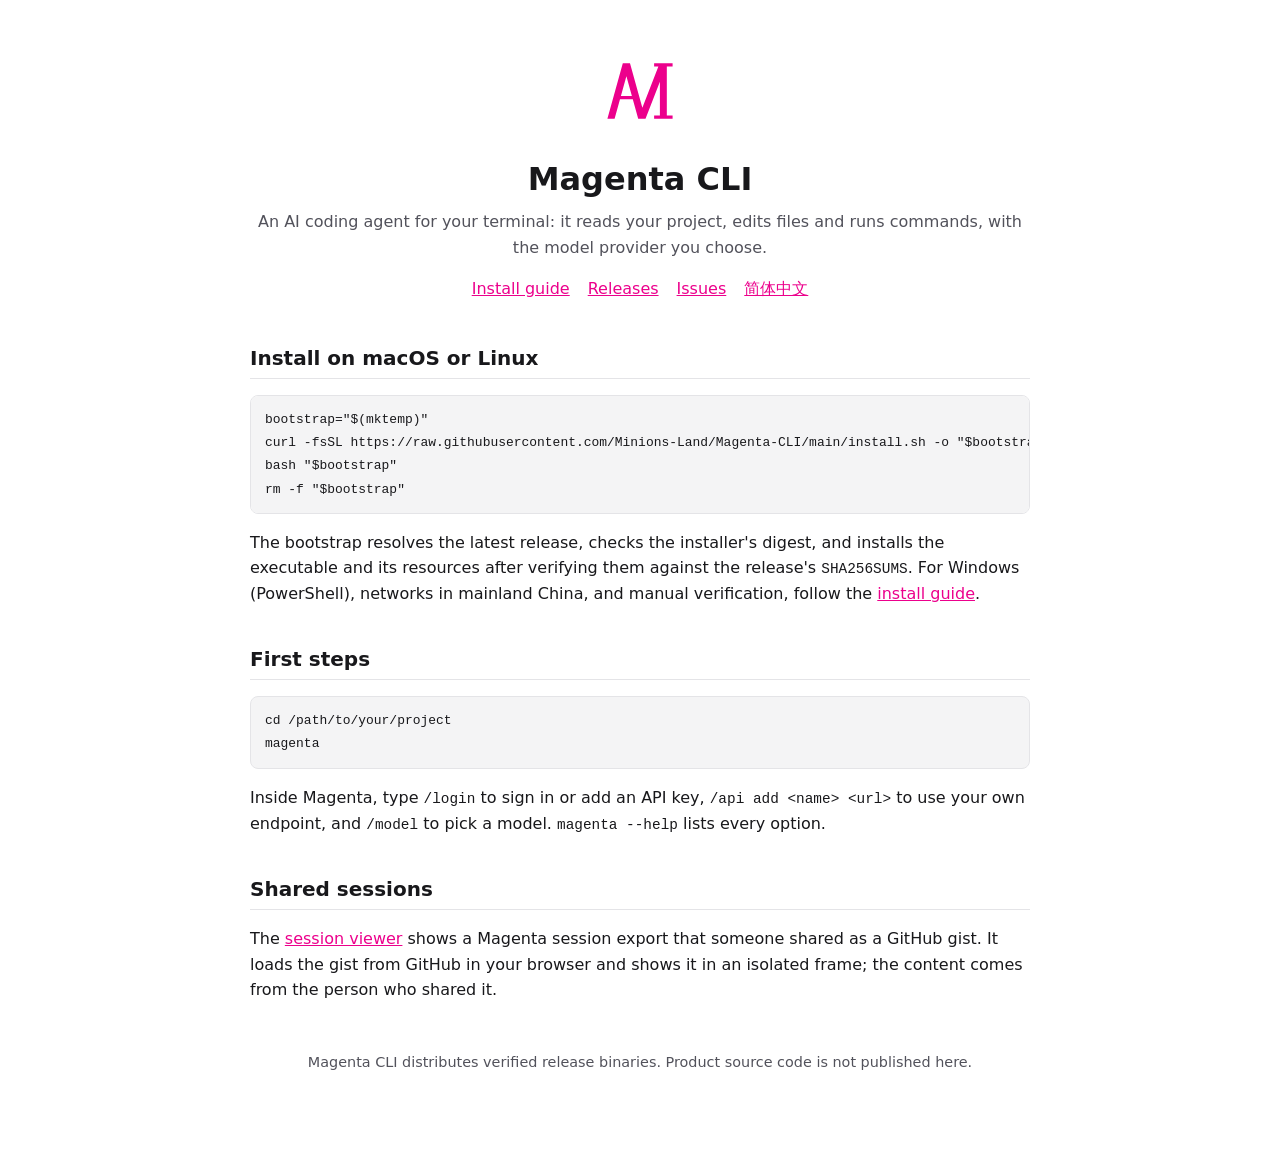
==== docs/index.html @ a0e6e927 "docs: rewrite README (English and Chinese) and add the Pages site with a session viewer - README.md:" ====
<!doctype html>
<html lang="en">
<head>
  <meta charset="utf-8">
  <meta name="viewport" content="width=device-width, initial-scale=1">
  <meta http-equiv="Content-Security-Policy" content="default-src 'none'; style-src 'self'; img-src 'self'; base-uri 'none'; form-action 'none'">
  <meta name="referrer" content="no-referrer">
  <meta name="description" content="Magenta CLI: an AI coding agent for your terminal. Verified standalone binaries for macOS, Linux and Windows.">
  <title>Magenta CLI</title>
  <link rel="icon" type="image/svg+xml" href="assets/magenta-mark-small.svg">
  <link rel="stylesheet" href="assets/site.css">
</head>
<body>
  <div class="page">
    <header class="hero">
      <img class="only-light" src="assets/magenta-mark.svg" alt="Magenta" width="96">
      <img class="only-dark" src="assets/magenta-mark-on-ink.svg" alt="Magenta" width="96">
      <h1>Magenta CLI</h1>
      <p>An AI coding agent for your terminal: it reads your project, edits files and runs commands, with the model provider you choose.</p>
      <nav class="links">
        <a href="https://github.com/Minions-Land/Magenta-CLI#install">Install guide</a>
        <a href="https://github.com/Minions-Land/Magenta-CLI/releases">Releases</a>
        <a href="https://github.com/Minions-Land/Magenta-CLI/issues">Issues</a>
        <a href="https://github.com/Minions-Land/Magenta-CLI/blob/main/README.zh-CN.md">简体中文</a>
      </nav>
    </header>

    <h2>Install on macOS or Linux</h2>
    <pre><code>bootstrap="$(mktemp)"
curl -fsSL https://raw.githubusercontent.com/Minions-Land/Magenta-CLI/main/install.sh -o "$bootstrap"
bash "$bootstrap"
rm -f "$bootstrap"</code></pre>
    <p>The bootstrap resolves the latest release, checks the installer's digest, and installs the executable and its resources after verifying them against the release's <code>SHA256SUMS</code>. For Windows (PowerShell), networks in mainland China, and manual verification, follow the <a href="https://github.com/Minions-Land/Magenta-CLI#install">install guide</a>.</p>

    <h2>First steps</h2>
    <pre><code>cd /path/to/your/project
magenta</code></pre>
    <p>Inside Magenta, type <code>/login</code> to sign in or add an API key, <code>/api add &lt;name&gt; &lt;url&gt;</code> to use your own endpoint, and <code>/model</code> to pick a model. <code>magenta --help</code> lists every option.</p>

    <h2>Shared sessions</h2>
    <p>The <a href="session/">session viewer</a> shows a Magenta session export that someone shared as a GitHub gist. It loads the gist from GitHub in your browser and shows it in an isolated frame; the content comes from the person who shared it.</p>

    <p class="footer">Magenta CLI distributes verified release binaries. Product source code is not published here.</p>
  </div>
</body>
</html>
---- docs/assets/site.css ----
:root {
  --accent: #ec008c;
  --text: #18181b;
  --text-dim: #52525b;
  --bg: #ffffff;
  --surface: #f4f4f5;
  --border: #e4e4e7;
  --notice-bg: #fff1f8;
  --font-sans: ui-sans-serif, system-ui, -apple-system, BlinkMacSystemFont, "Segoe UI", Roboto, "Helvetica Neue", Arial, "Noto Sans", sans-serif;
  --font-mono: ui-monospace, SFMono-Regular, Menlo, Monaco, Consolas, "Liberation Mono", monospace;
  color-scheme: light dark;
}

@media (prefers-color-scheme: dark) {
  :root {
    --text: #fafafa;
    --text-dim: #a1a1aa;
    --bg: #141414;
    --surface: #1f1f22;
    --border: #2e2e33;
    --notice-bg: #2a1020;
  }
  .only-light { display: none !important; }
}

@media (prefers-color-scheme: light) {
  .only-dark { display: none !important; }
}

* { box-sizing: border-box; }

html, body { margin: 0; }

body {
  background: var(--bg);
  color: var(--text);
  font-family: var(--font-sans);
  line-height: 1.6;
}

a { color: var(--accent); }

code, pre { font-family: var(--font-mono); font-size: 0.9em; }

pre {
  background: var(--surface);
  border: 1px solid var(--border);
  border-radius: 8px;
  padding: 12px 14px;
  overflow-x: auto;
}

/* Landing page */

.page { max-width: 820px; margin: 0 auto; padding: 48px 20px 64px; }
.hero { text-align: center; margin-bottom: 40px; }
.hero img { width: 96px; height: auto; }
.hero h1 { margin: 12px 0 4px; font-size: 2rem; }
.hero p { margin: 0; color: var(--text-dim); }
.links { margin-top: 16px; display: flex; gap: 18px; justify-content: center; flex-wrap: wrap; }
h2 { margin-top: 36px; font-size: 1.25rem; border-bottom: 1px solid var(--border); padding-bottom: 4px; }
.footer { margin-top: 48px; color: var(--text-dim); font-size: 0.9em; text-align: center; }

/* Session viewer */

body.viewer { display: flex; flex-direction: column; min-height: 100vh; height: 100vh; }
body.viewer main { flex: 1; display: flex; flex-direction: column; min-height: 0; }

.viewer-bar {
  display: flex;
  align-items: center;
  gap: 16px;
  flex-wrap: wrap;
  padding: 8px 16px;
  border-bottom: 2px solid var(--accent);
  background: var(--bg);
}

.brand {
  display: inline-flex;
  align-items: center;
  gap: 8px;
  color: var(--text);
  text-decoration: none;
  font-weight: 650;
  white-space: nowrap;
}

.brand-sub { color: var(--text-dim); font-weight: 400; }

.share-info { flex: 1; min-width: 260px; font-size: 0.88rem; }
.share-info p { margin: 2px 0; }
.share-info .notice { background: var(--notice-bg); border-left: 3px solid var(--accent); padding: 4px 8px; border-radius: 4px; }
.share-info .meta { color: var(--text-dim); }

.status { max-width: 640px; margin: 64px auto; padding: 0 20px; text-align: center; }
.status h1 { font-size: 1.4rem; margin-bottom: 8px; }
.status p { color: var(--text-dim); }

.stage { flex: 1; display: flex; min-height: 0; }
.session-frame { flex: 1; width: 100%; border: 0; background: #fff; }
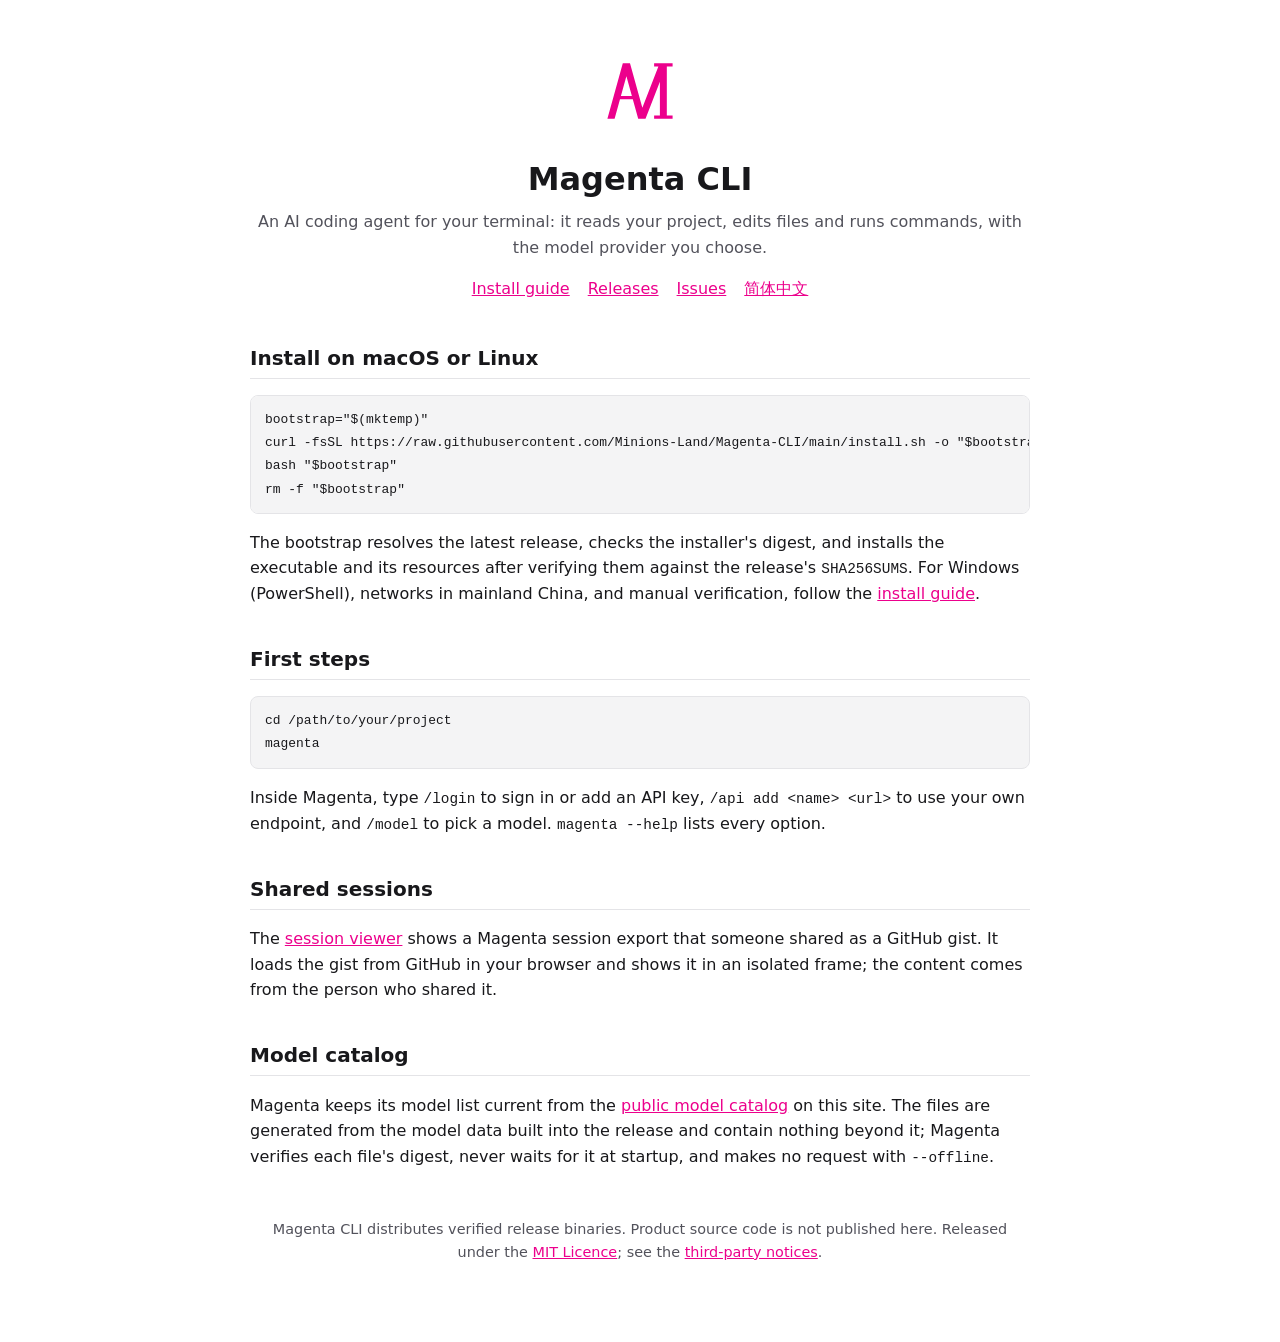
==== commit ebd6a57d: "docs: publish the model catalog, MIT licence and third-party notices Add the generated public model " ====
--- a/docs/index.html
+++ b/docs/index.html
@@ -40,7 +40,10 @@
     <h2>Shared sessions</h2>
     <p>The <a href="session/">session viewer</a> shows a Magenta session export that someone shared as a GitHub gist. It loads the gist from GitHub in your browser and shows it in an isolated frame; the content comes from the person who shared it.</p>
 
-    <p class="footer">Magenta CLI distributes verified release binaries. Product source code is not published here.</p>
+    <h2>Model catalog</h2>
+    <p>Magenta keeps its model list current from the <a href="catalog/README.md">public model catalog</a> on this site. The files are generated from the model data built into the release and contain nothing beyond it; Magenta verifies each file's digest, never waits for it at startup, and makes no request with <code>--offline</code>.</p>
+
+    <p class="footer">Magenta CLI distributes verified release binaries. Product source code is not published here. Released under the <a href="https://github.com/Minions-Land/Magenta-CLI/blob/main/LICENSE">MIT Licence</a>; see the <a href="https://github.com/Minions-Land/Magenta-CLI/blob/main/THIRD-PARTY-NOTICES.md">third-party notices</a>.</p>
   </div>
 </body>
 </html>
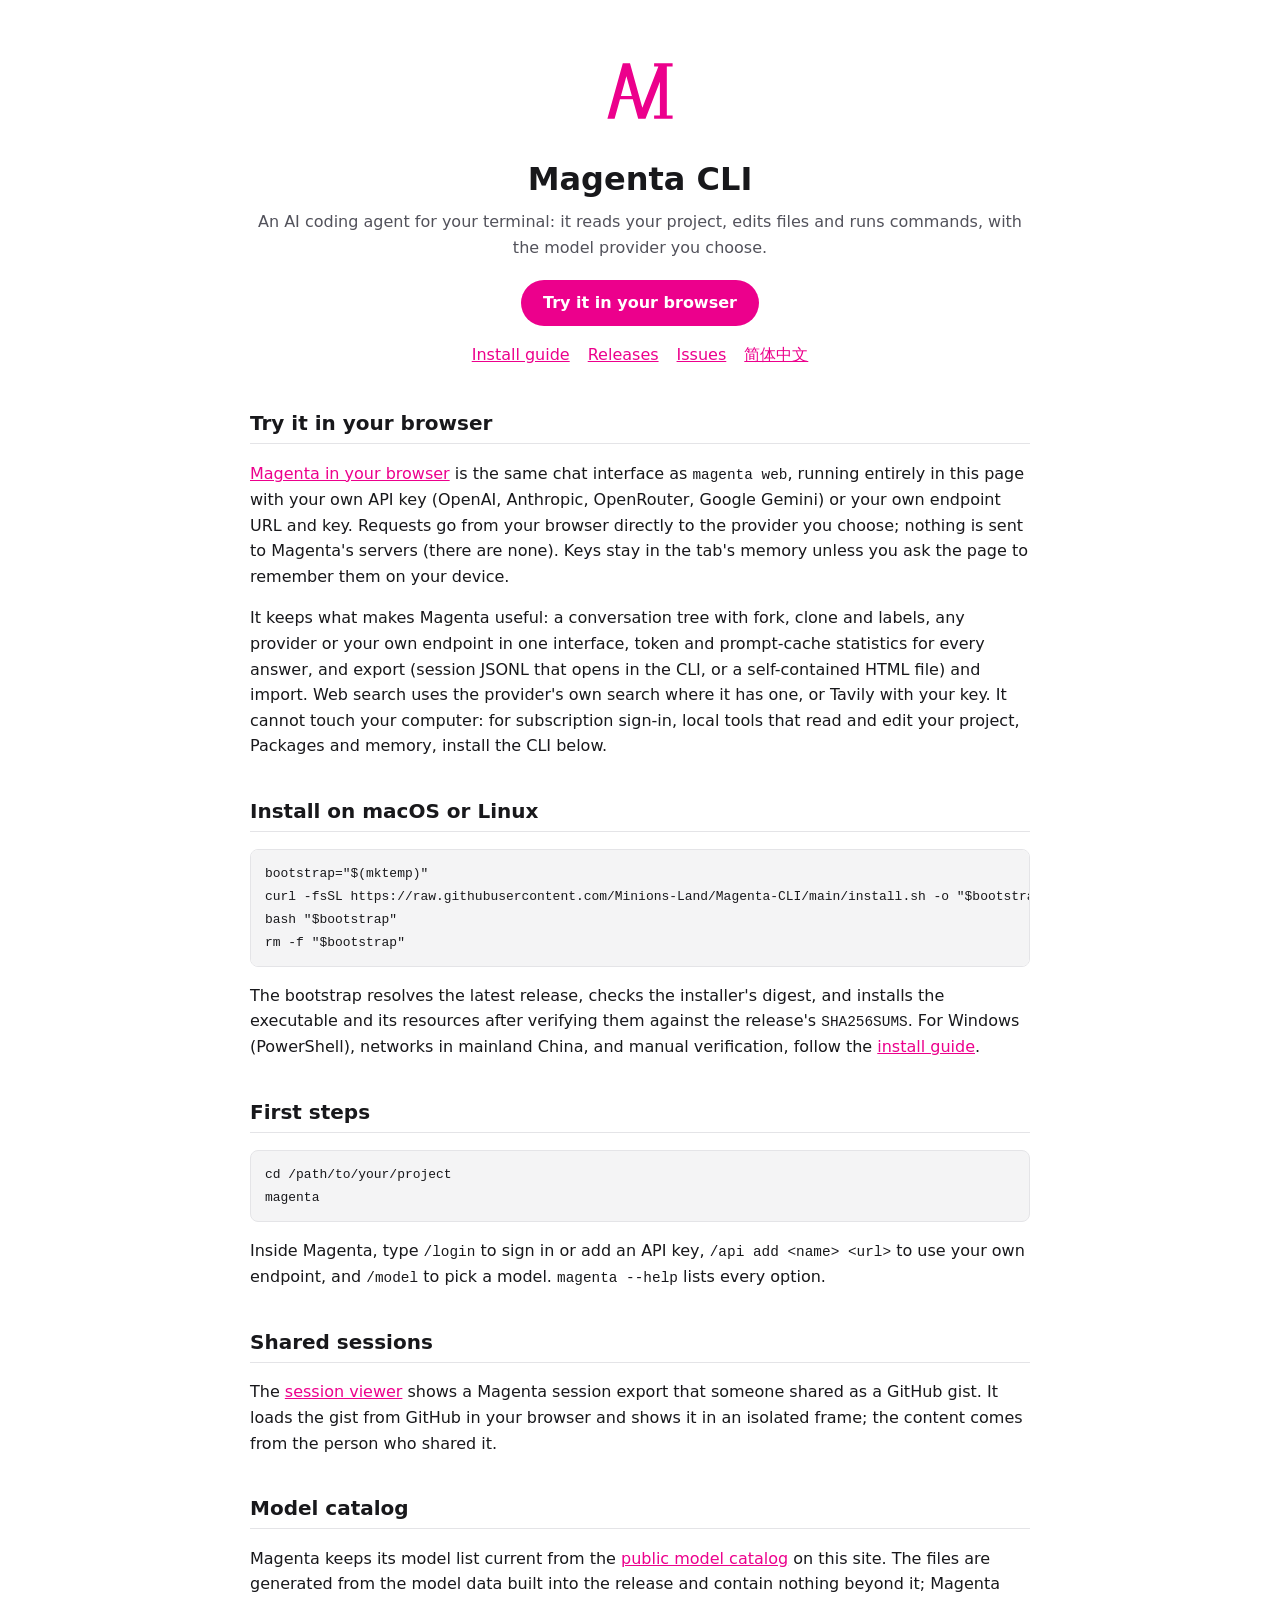
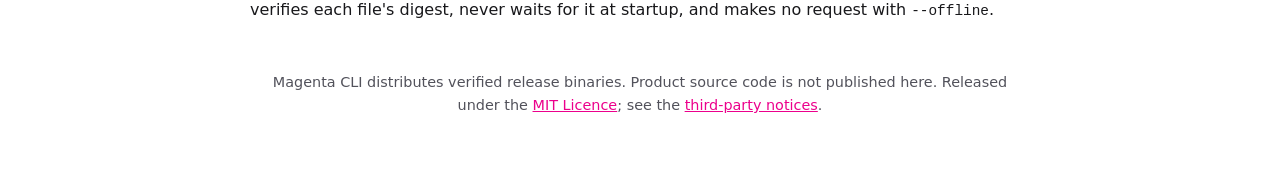
==== commit 6a4524a9: "docs: add Magenta in your browser (docs/app) and link it from the site and READMEs The browser app i" ====
--- a/docs/index.html
+++ b/docs/index.html
@@ -17,6 +17,7 @@
       <img class="only-dark" src="assets/magenta-mark-on-ink.svg" alt="Magenta" width="96">
       <h1>Magenta CLI</h1>
       <p>An AI coding agent for your terminal: it reads your project, edits files and runs commands, with the model provider you choose.</p>
+      <p class="cta"><a class="cta-button" href="app/">Try it in your browser</a></p>
       <nav class="links">
         <a href="https://github.com/Minions-Land/Magenta-CLI#install">Install guide</a>
         <a href="https://github.com/Minions-Land/Magenta-CLI/releases">Releases</a>
@@ -25,7 +26,11 @@
       </nav>
     </header>
 
-    <h2>Install on macOS or Linux</h2>
+    <h2 id="browser">Try it in your browser</h2>
+    <p><a href="app/">Magenta in your browser</a> is the same chat interface as <code>magenta web</code>, running entirely in this page with your own API key (OpenAI, Anthropic, OpenRouter, Google Gemini) or your own endpoint URL and key. Requests go from your browser directly to the provider you choose; nothing is sent to Magenta's servers (there are none). Keys stay in the tab's memory unless you ask the page to remember them on your device.</p>
+    <p>It keeps what makes Magenta useful: a conversation tree with fork, clone and labels, any provider or your own endpoint in one interface, token and prompt-cache statistics for every answer, and export (session JSONL that opens in the CLI, or a self-contained HTML file) and import. Web search uses the provider's own search where it has one, or Tavily with your key. It cannot touch your computer: for subscription sign-in, local tools that read and edit your project, Packages and memory, install the CLI below.</p>
+
+    <h2 id="install">Install on macOS or Linux</h2>
     <pre><code>bootstrap="$(mktemp)"
 curl -fsSL https://raw.githubusercontent.com/Minions-Land/Magenta-CLI/main/install.sh -o "$bootstrap"
 bash "$bootstrap"
--- a/docs/assets/site.css
+++ b/docs/assets/site.css
@@ -58,6 +58,9 @@
 .hero h1 { margin: 12px 0 4px; font-size: 2rem; }
 .hero p { margin: 0; color: var(--text-dim); }
 .links { margin-top: 16px; display: flex; gap: 18px; justify-content: center; flex-wrap: wrap; }
+.hero .cta { margin-top: 20px; }
+.cta-button { display: inline-block; padding: 10px 22px; border-radius: 999px; background: #ec008c; color: #ffffff; font-weight: 600; text-decoration: none; }
+.cta-button:hover, .cta-button:focus-visible { background: #c80077; color: #ffffff; }
 h2 { margin-top: 36px; font-size: 1.25rem; border-bottom: 1px solid var(--border); padding-bottom: 4px; }
 .footer { margin-top: 48px; color: var(--text-dim); font-size: 0.9em; text-align: center; }
 
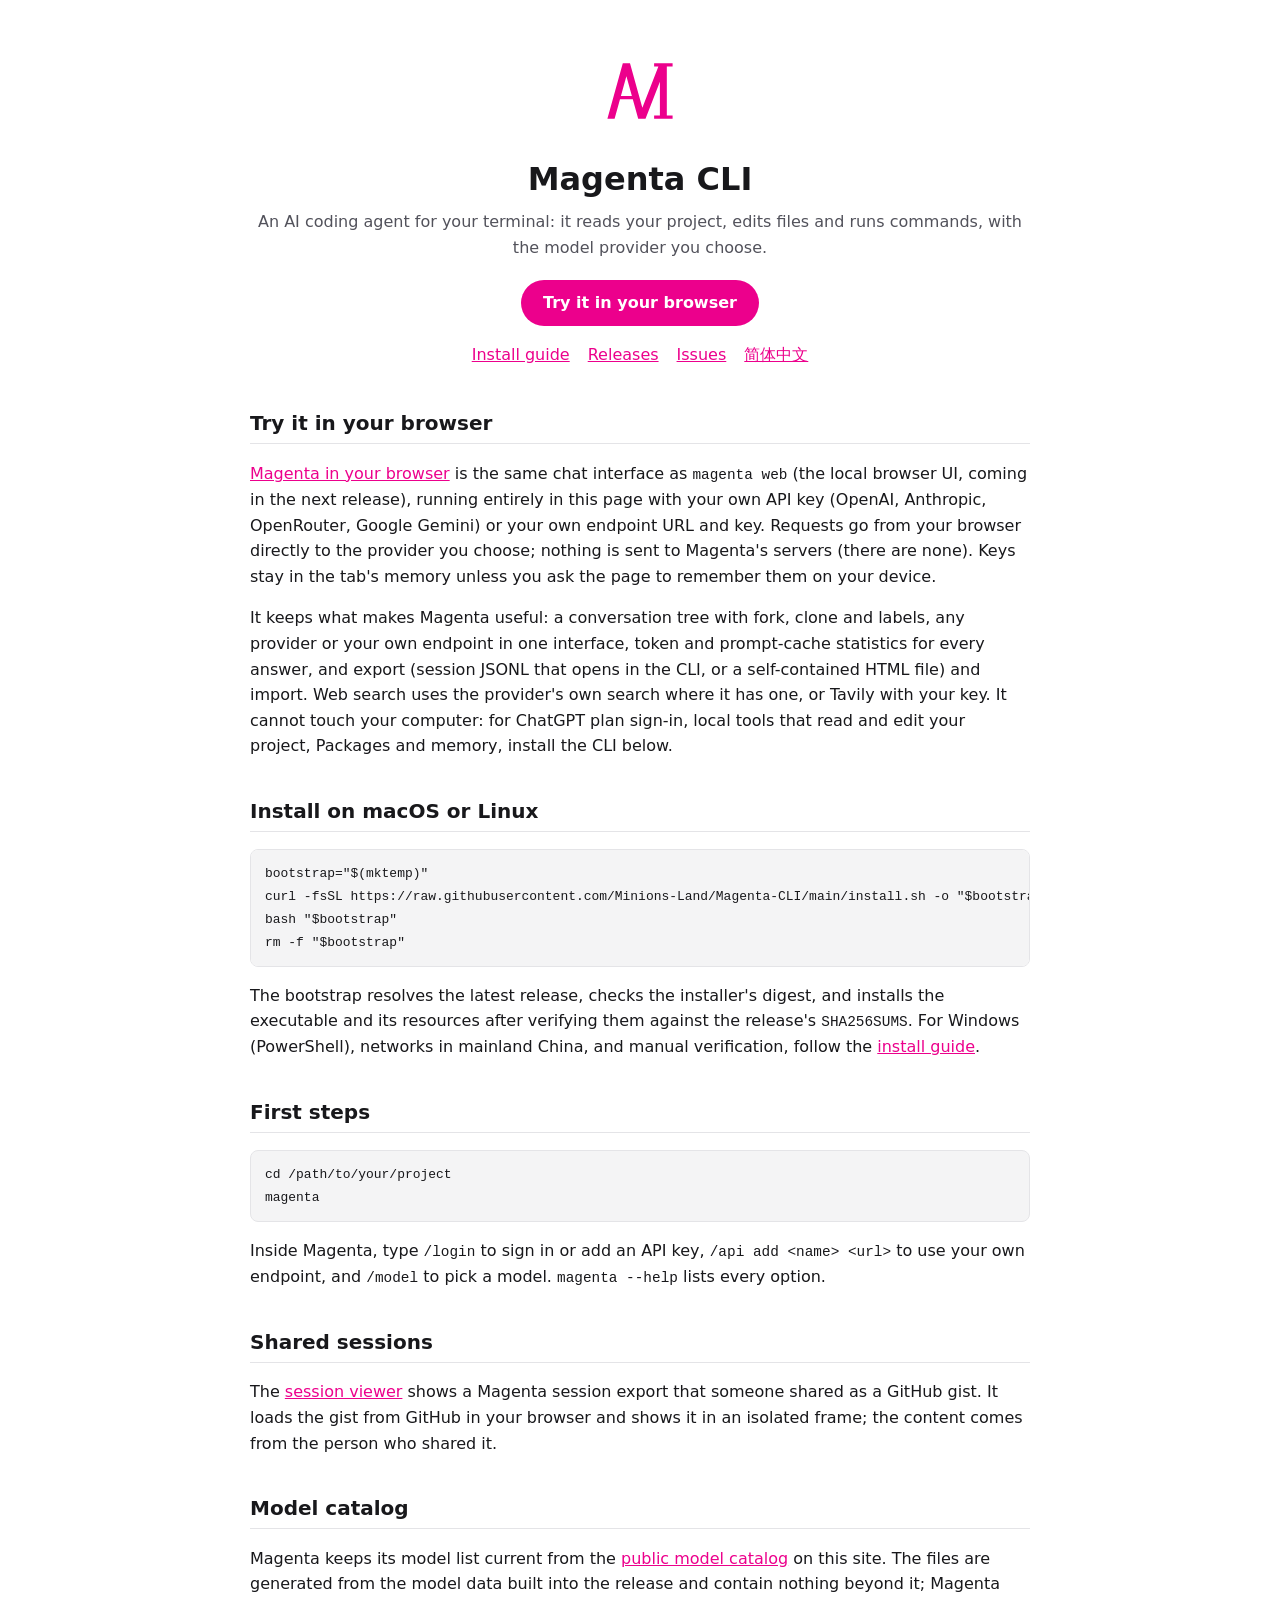
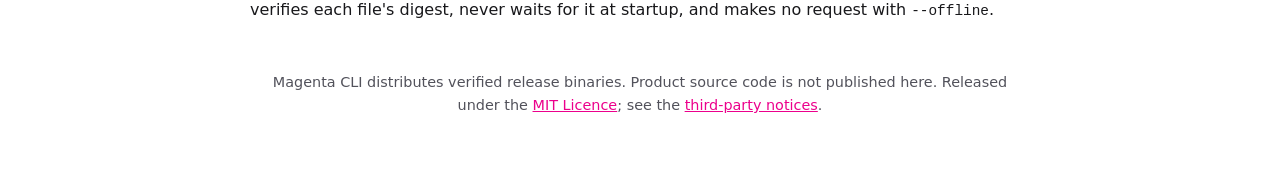
==== commit 28e5bdb8: "docs: rebuild the browser app with corrected sign-in text; magenta web is in the next release The ap" ====
--- a/docs/index.html
+++ b/docs/index.html
@@ -27,8 +27,8 @@
     </header>
 
     <h2 id="browser">Try it in your browser</h2>
-    <p><a href="app/">Magenta in your browser</a> is the same chat interface as <code>magenta web</code>, running entirely in this page with your own API key (OpenAI, Anthropic, OpenRouter, Google Gemini) or your own endpoint URL and key. Requests go from your browser directly to the provider you choose; nothing is sent to Magenta's servers (there are none). Keys stay in the tab's memory unless you ask the page to remember them on your device.</p>
-    <p>It keeps what makes Magenta useful: a conversation tree with fork, clone and labels, any provider or your own endpoint in one interface, token and prompt-cache statistics for every answer, and export (session JSONL that opens in the CLI, or a self-contained HTML file) and import. Web search uses the provider's own search where it has one, or Tavily with your key. It cannot touch your computer: for subscription sign-in, local tools that read and edit your project, Packages and memory, install the CLI below.</p>
+    <p><a href="app/">Magenta in your browser</a> is the same chat interface as <code>magenta web</code> (the local browser UI, coming in the next release), running entirely in this page with your own API key (OpenAI, Anthropic, OpenRouter, Google Gemini) or your own endpoint URL and key. Requests go from your browser directly to the provider you choose; nothing is sent to Magenta's servers (there are none). Keys stay in the tab's memory unless you ask the page to remember them on your device.</p>
+    <p>It keeps what makes Magenta useful: a conversation tree with fork, clone and labels, any provider or your own endpoint in one interface, token and prompt-cache statistics for every answer, and export (session JSONL that opens in the CLI, or a self-contained HTML file) and import. Web search uses the provider's own search where it has one, or Tavily with your key. It cannot touch your computer: for ChatGPT plan sign-in, local tools that read and edit your project, Packages and memory, install the CLI below.</p>
 
     <h2 id="install">Install on macOS or Linux</h2>
     <pre><code>bootstrap="$(mktemp)"
